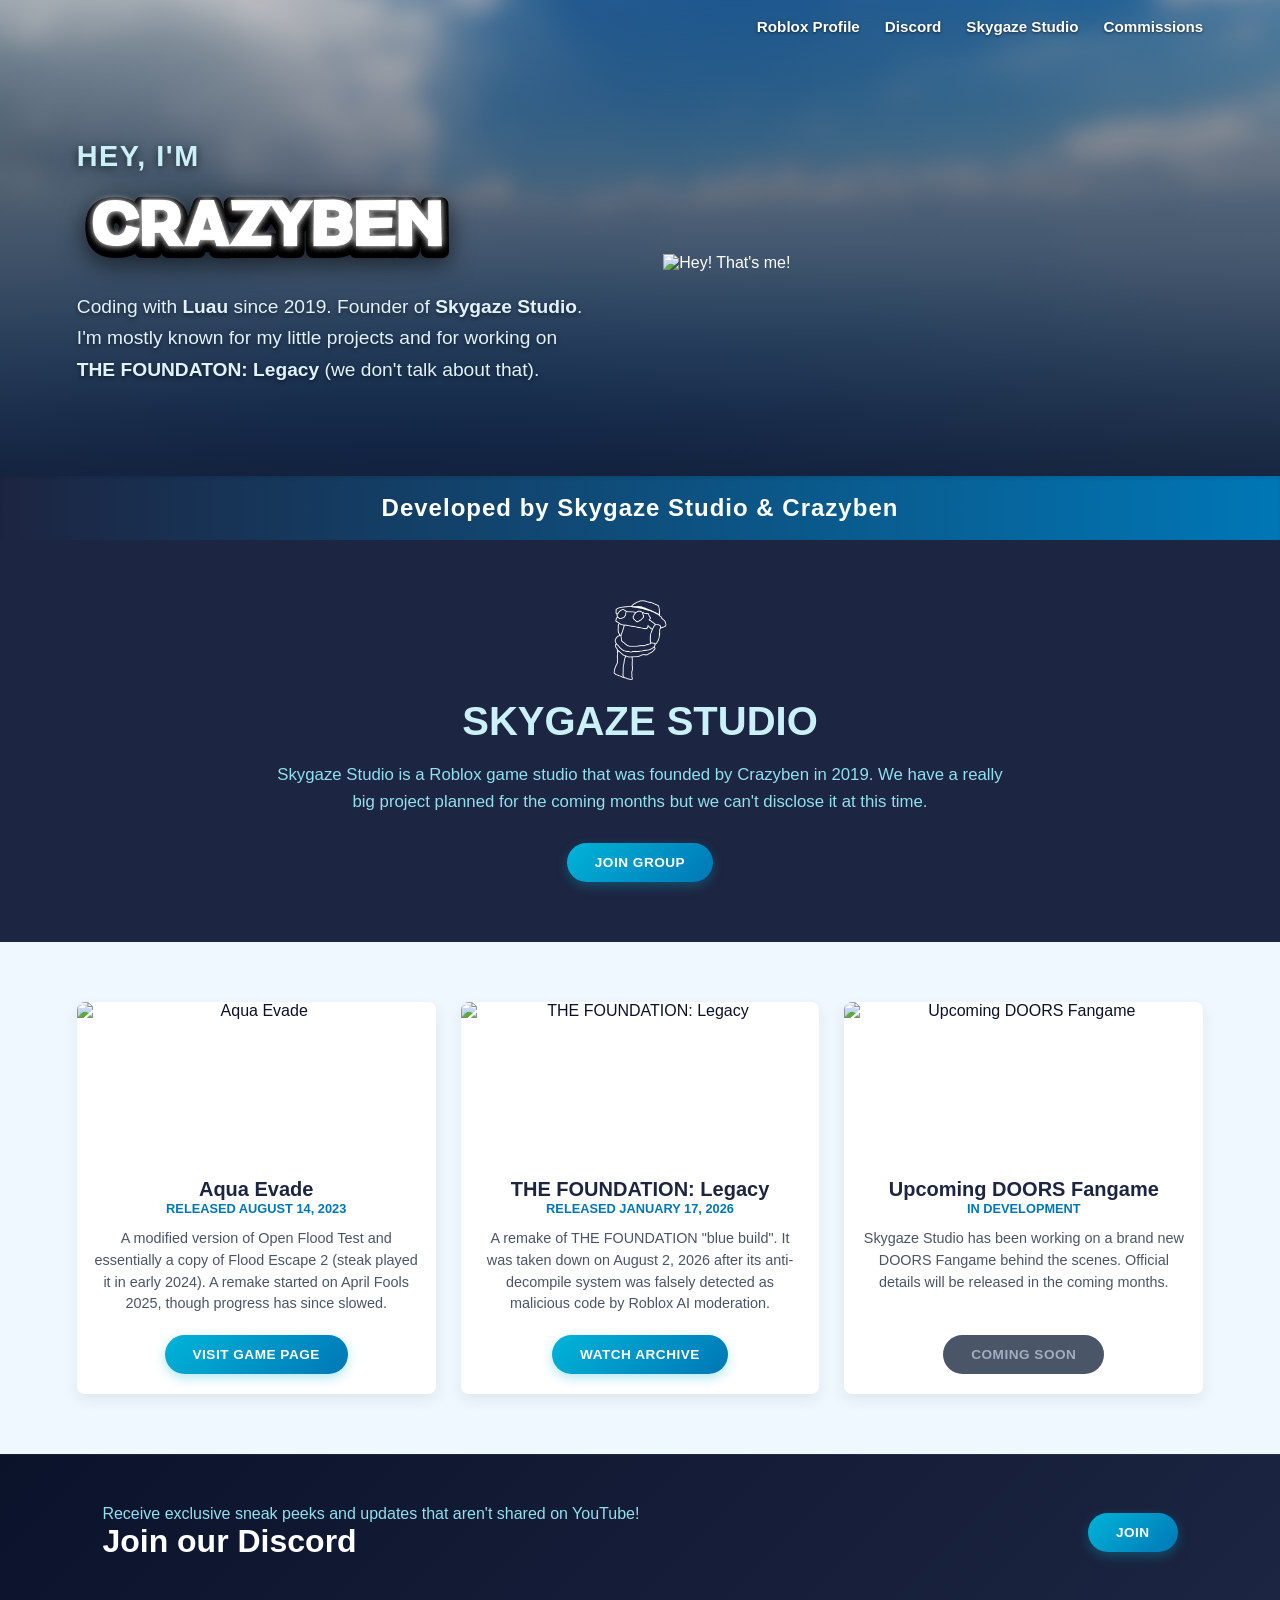
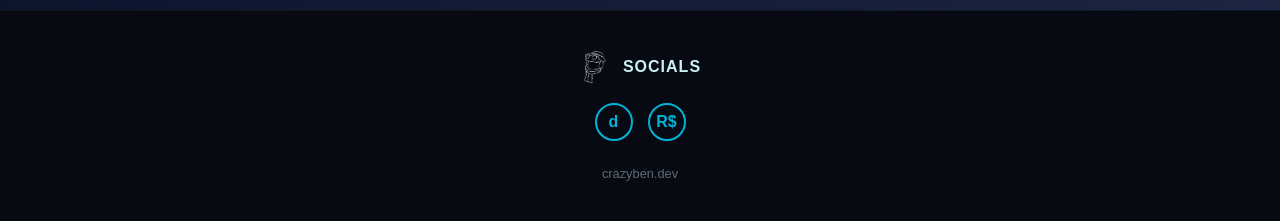
==== index.html @ 61da33ea "Update index.html" ====
<!DOCTYPE html>

<html lang="en">

<head>

  <meta charset="UTF-8" />

  <meta name="viewport" content="width=device-width, initial-scale=1.0" />

  <title>Crazyben</title>

  

  <link rel="icon" type="image/png" href="CSNew4.png" />



  <style>

    * {

      box-sizing: border-box;

      margin: 0;

      padding: 0;

      font-family: 'Segoe UI', Tahoma, Geneva, Verdana, sans-serif;

    }



    body {

      background-color: #0b132b;

      color: #ffffff;

    }



    a {

      color: inherit;

      text-decoration: none;

    }



    /* Header Navigation - Transparent at top */

    header {

      position: fixed;

      top: 0;

      left: 0;

      right: 0;

      z-index: 1000;

      background-color: transparent;

      backdrop-filter: blur(0px);

      display: flex;

      justify-content: flex-end;

      align-items: center;

      padding: 18px 6%;

      border-bottom: 1px solid rgba(255, 255, 255, 0);

      transition: background-color 0.3s ease, border-bottom 0.3s ease, backdrop-filter 0.3s ease, padding 0.3s ease;

    }



    /* Header class added when scrolled down */

    header.scrolled {

      background-color: rgba(11, 19, 43, 0.92);

      backdrop-filter: blur(8px);

      padding: 12px 6%;

      border-bottom: 1px solid rgba(255, 255, 255, 0.1);

    }



    nav ul {

      display: flex;

      list-style: none;

      gap: 25px;

    }



    nav a {

      font-size: 0.95rem;

      font-weight: 600;

      color: #ffffff;

      text-shadow: 0 1px 3px rgba(0,0,0,0.6);

      transition: color 0.2s;

    }



    nav a:hover {

      color: #00b4d8;

    }



    /* Hero Section using BlueSkies.png */

    .hero {

      position: relative;

      background: linear-gradient(180deg, rgba(11, 19, 43, 0.2) 0%, rgba(11, 19, 43, 0.85) 100%), 

                  url('BlueSkies.png') center/cover no-repeat;

      padding: 140px 6% 90px 6%;

      display: flex;

      align-items: center;

      justify-content: space-between;

      gap: 40px;

      flex-wrap: wrap;

    }



    .hero-text {

      flex: 1;

      min-width: 300px;

    }



    .hero-greeting {

      font-size: 1.8rem;

      font-weight: 700;

      color: #caf0f8;

      margin-bottom: 6px;

      text-transform: uppercase;

      letter-spacing: 1.5px;

      text-shadow: 0 2px 8px rgba(0, 0, 0, 0.6);

    }



    .hero-brand {

      display: flex;

      align-items: center;

      margin-bottom: 20px;

    }



    .hero-title-img {

      max-width: 380px;

      width: 100%;

      height: auto;

      filter: drop-shadow(0 6px 12px rgba(0, 0, 0, 0.6));

    }



    .hero-text p.bio {

      color: #e0f2fe;

      font-size: 1.2rem;

      line-height: 1.65;

      max-width: 520px;

      text-shadow: 0 2px 4px rgba(0, 0, 0, 0.5);

    }



    .hero-media {

      flex: 1;

      min-width: 300px;

      max-width: 540px;

      border-radius: 0;

      overflow: visible;

      border: none;

      box-shadow: none;

    }



    .hero-media img {

      width: 100%;

      display: block;

    }



    /* Sub-Header Banner */

    .sub-banner {

      background: linear-gradient(90deg, #1c2541 0%, #0077b6 100%);

      text-align: center;

      padding: 18px;

      font-size: 1.5rem;

      font-weight: 700;

      letter-spacing: 1px;

      color: #ffffff;

      box-shadow: inset 0 2px 4px rgba(0,0,0,0.1);

    }



    /* Featured Project Section */

    .featured {

      background-color: #1c2541;

      text-align: center;

      padding: 60px 8%;

    }



    .featured-logo {

      width: 80px;

      height: auto;

      margin-bottom: 15px;

    }



    .featured h2 {

      font-size: 2.5rem;

      margin-bottom: 18px;

      color: #caf0f8;

    }



    .featured p {

      max-width: 750px;

      margin: 0 auto 28px auto;

      line-height: 1.6;

      font-size: 1.05rem;

      color: #90e0ef;

    }



    .btn {

      display: inline-block;

      background: linear-gradient(135deg, #00b4d8 0%, #0077b6 100%);

      color: #ffffff;

      padding: 12px 28px;

      border-radius: 20px;

      font-weight: 700;

      text-transform: uppercase;

      font-size: 0.85rem;

      letter-spacing: 0.5px;

      transition: transform 0.2s, box-shadow 0.2s;

      box-shadow: 0 4px 12px rgba(0, 180, 216, 0.3);

    }



    .btn:hover {

      transform: translateY(-2px);

      box-shadow: 0 6px 16px rgba(0, 180, 216, 0.5);

    }



    .btn.disabled {

      background: #4a5568;

      color: #a0aec0;

      box-shadow: none;

      cursor: not-allowed;

      pointer-events: none;

    }



    /* Game Showcase Grid */

    .games-section {

      background-color: #f0f8ff;

      color: #0b132b;

      padding: 60px 6%;

    }



    .games-grid {

      display: grid;

      grid-template-columns: repeat(auto-fit, minmax(250px, 1fr));

      gap: 25px;

      max-width: 1200px;

      margin: 0 auto;

    }



    .game-card {

      background: #ffffff;

      border-radius: 8px;

      overflow: hidden;

      box-shadow: 0 6px 15px rgba(11, 19, 43, 0.08);

      display: flex;

      flex-direction: column;

      text-align: center;

      padding-bottom: 20px;

      transition: transform 0.2s;

    }



    .game-card:hover {

      transform: translateY(-4px);

    }



    .game-card img.preview {

      width: 100%;

      height: 160px;

      object-fit: cover;

    }



    .game-card h3 {

      margin-top: 16px;

      font-size: 1.25rem;

      color: #1c2541;

    }



    .game-card .date {

      font-size: 0.8rem;

      color: #0077b6;

      font-weight: 600;

      margin-bottom: 12px;

    }



    .game-card p {

      font-size: 0.9rem;

      color: #4a5568;

      padding: 0 16px;

      line-height: 1.5;

      flex-grow: 1;

      margin-bottom: 20px;

    }



    /* Community CTA Banner */

    .cta-banner {

      background: linear-gradient(135deg, #0b132b 0%, #1c2541 100%);

      padding: 50px 8%;

      display: flex;

      justify-content: space-between;

      align-items: center;

      flex-wrap: wrap;

      gap: 20px;

      border-top: 1px solid rgba(255, 255, 255, 0.05);

    }



    .cta-banner h2 {

      font-size: 2rem;

      color: #ffffff;

    }



    .cta-banner p {

      color: #90e0ef;

    }



    /* Social Footer */

    footer {

      background-color: #070a13;

      text-align: center;

      padding: 40px 20px;

      border-top: 1px solid rgba(255, 255, 255, 0.05);

    }



    .footer-brand {

      display: flex;

      align-items: center;

      justify-content: center;

      gap: 12px;

      margin-bottom: 20px;

    }



    .footer-icon {

      height: 32px;

      width: auto;

    }



    footer h3 {

      text-transform: uppercase;

      letter-spacing: 1px;

      color: #caf0f8;

      font-size: 1rem;

    }



    .social-links {

      display: flex;

      justify-content: center;

      gap: 15px;

      margin-bottom: 25px;

    }



    .social-icon {

      width: 38px;

      height: 38px;

      border: 2px solid #00b4d8;

      color: #00b4d8;

      border-radius: 50%;

      display: flex;

      align-items: center;

      justify-content: center;

      font-weight: bold;

      transition: all 0.2s;

    }



    .social-icon:hover {

      background-color: #00b4d8;

      color: #0b132b;

    }



    .copyright {

      font-size: 0.8rem;

      color: #5c6b73;

    }

  </style>

</head>

<body>



  <header id="mainHeader">

    <nav>

      <ul>

        <li><a href="https://www.roblox.com/users/946447734/profile" target="_blank">Roblox Profile</a></li>

        <li><a href="https://discord.gg/XgdCf2AfPU" target="_blank">Discord</a></li>

        <li><a href="https://www.roblox.com/communities/5077085" target="_blank">Skygaze Studio</a></li>

        <li><a href="#">Commissions</a></li>

      </ul>

    </nav>

  </header>



  <section class="hero">

    <div class="hero-text">

      <div class="hero-greeting">Hey, I'm</div>

      <div class="hero-brand">

        <img src="CrazybenLogo.png" alt="Crazyben Logo" class="hero-title-img">

      </div>

      <p class="bio">Coding with <strong>Luau</strong> since 2019. Founder of <strong>Skygaze Studio</strong>. I'm mostly known for my little projects and for working on <strong>THE FOUNDATON: Legacy</strong> (we don't talk about that).</p>

    </div>

    <div class="hero-media">

      <img src="https://cdn.discordapp.com/attachments/1508893295441477743/1543715982038794240/Me.png?ex=6a95e10a&is=6a948f8a&hm=0f620e5296a2a49967a9f9e611bae442337507c9c58a12597a9325ad37f495ab&?text=Me" alt="Hey! That's me!">

    </div>

  </section>



  <div class="sub-banner">

    Developed by Skygaze Studio & Crazyben

  </div>



  <section class="featured">

    <img src="CSNew4.png" alt="Skygaze Studio Logo" class="featured-logo">

    <h2>SKYGAZE STUDIO</h2>

    <p>

      Skygaze Studio is a Roblox game studio that was founded by Crazyben in 2019. We have a really big project planned for the coming months but we can't disclose it at this time.

    </p>

    <a href="https://www.roblox.com/communities/5077085" target="_blank" class="btn">Join Group</a>

  </section>



  <section class="games-section">

    <div class="games-grid">

      

      <div class="game-card">

        <img src="https://cdn.discordapp.com/attachments/1508893295441477743/1543727155957989557/HYPERSPACE_Thumbnail.png?ex=6a95eb73&is=6a9499f3&hm=49fec6d83c086f3f8837792b410462727365c633711a35d68ac724692a1368b9&?text=Aqua+Evade" alt="Aqua Evade" class="preview">

        <h3>Aqua Evade</h3>

        <div class="date">RELEASED AUGUST 14, 2023</div>

        <p>A modified version of Open Flood Test and essentially a copy of Flood Escape 2 (steak played it in early 2024). A remake started on April Fools 2025, though progress has since slowed.</p>

        <div><a href="https://www.roblox.com/games/13727360570/" target="_blank" class="btn">Visit Game Page</a></div>

      </div>



      <div class="game-card">

        <img src="https://cdn.discordapp.com/attachments/1508893295441477743/1543727156461436998/PreCountdownLogo.png?ex=6a95eb73&is=6a9499f3&hm=8be309b5ae68462b9820fc0168092a6ac2d59739c039463b7c6f610d4d341572&?text=THE+FOUNDATION:+Legacy" alt="THE FOUNDATION: Legacy" class="preview">

        <h3>THE FOUNDATION: Legacy</h3>

        <div class="date">RELEASED JANUARY 17, 2026</div>

        <p>A remake of THE FOUNDATION "blue build". It was taken down on August 2, 2026 after its anti-decompile system was falsely detected as malicious code by Roblox AI moderation.</p>

        <div><a href="https://www.youtube.com/playlist?list=PLPm5JIflKUyBTg4z7WZMjFai8M_0ZHg9K" target="_blank" class="btn">Watch Archive</a></div>

      </div>



      <div class="game-card">

        <img src="https://cdn.discordapp.com/attachments/1508893295441477743/1543726835060179055/image.png?ex=6a95eb26&is=6a9499a6&hm=7e21e4938584f05997dffc6e9661c824e57f41630952c3d6bb0076cdafbc4909&?text=Upcoming+DOORS+Fangame" alt="Upcoming DOORS Fangame" class="preview">

        <h3>Upcoming DOORS Fangame</h3>

        <div class="date">IN DEVELOPMENT</div>

        <p>Skygaze Studio has been working on a brand new DOORS Fangame behind the scenes. Official details will be released in the coming months.</p>

        <div><a href="#" class="btn disabled" tabindex="-1">Coming Soon</a></div>

      </div>



    </div>

  </section>



  <section class="cta-banner">

    <div>

      <p>Receive exclusive sneak peeks and updates that aren't shared on YouTube!</p>

      <h2>Join our Discord</h2>

    </div>

    <a href="https://discord.gg/XgdCf2AfPU" target="_blank" class="btn">Join</a>

  </section>



  <footer>

    <div class="footer-brand">

      <img src="CSNew4.png" alt="Footer Icon" class="footer-icon">

      <h3>Socials</h3>

    </div>

    <div class="social-links">

      <a href="https://discord.gg/XgdCf2AfPU" target="_blank" class="social-icon">d</a>

      <a href="https://www.roblox.com/communities/5077085" target="_blank" class="social-icon">R$</a>

    </div>

    <div class="copyright">

      crazyben.dev

    </div>

  </footer>



  <script>

    const header = document.getElementById('mainHeader');



    window.addEventListener('scroll', () => {

      if (window.scrollY > 50) {

        header.classList.add('scrolled');

      } else {

        header.classList.remove('scrolled');

      }

    });

  </script>



</body>

</html>
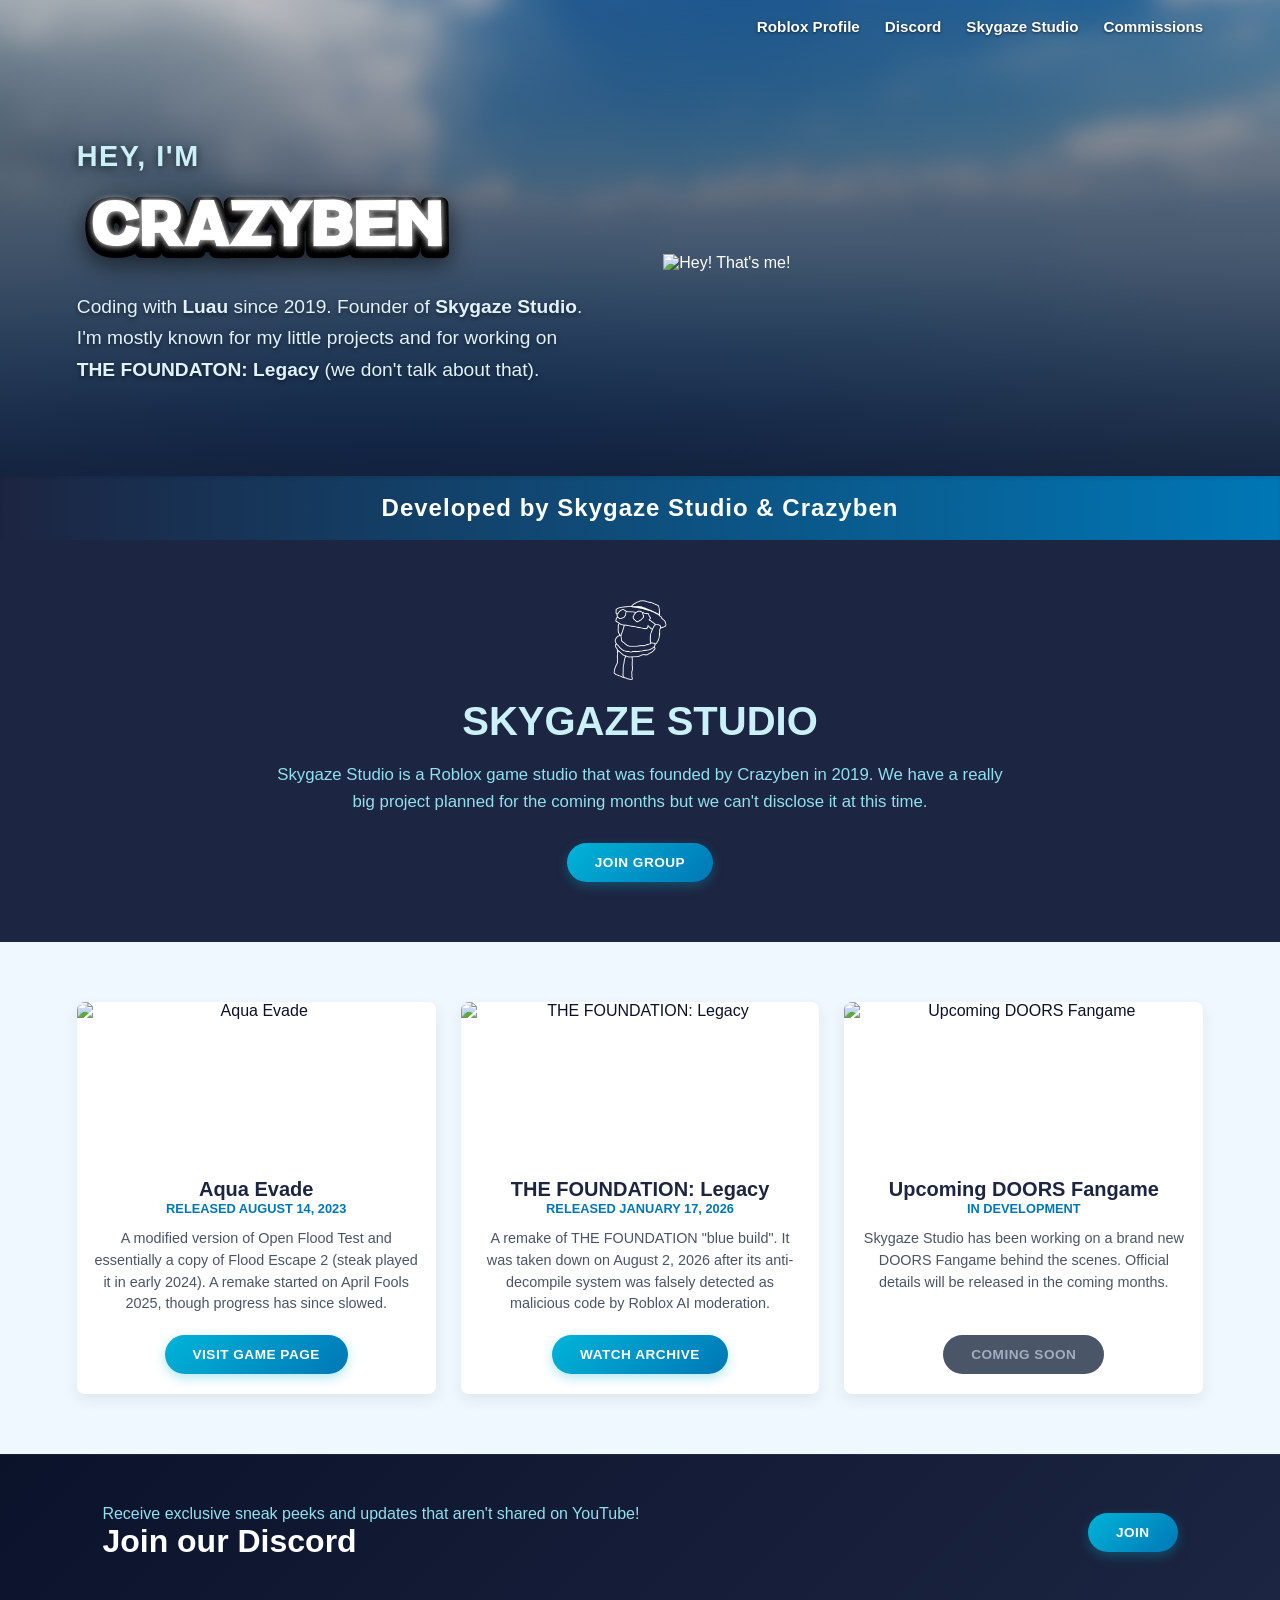
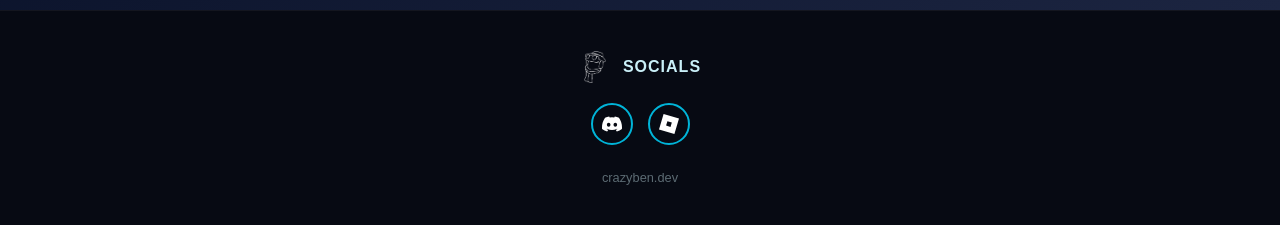
==== commit 35c8e17c: "Update index.html" ====
--- a/index.html
+++ b/index.html
@@ -1,888 +1,458 @@
 <!DOCTYPE html>
-
 <html lang="en">
-
 <head>
-
   <meta charset="UTF-8" />
-
   <meta name="viewport" content="width=device-width, initial-scale=1.0" />
-
   <title>Crazyben</title>
-
   
-
   <link rel="icon" type="image/png" href="CSNew4.png" />
 
-
-
   <style>
-
     * {
-
       box-sizing: border-box;
-
       margin: 0;
-
       padding: 0;
-
       font-family: 'Segoe UI', Tahoma, Geneva, Verdana, sans-serif;
-
-    }
-
-
+    }
 
     body {
-
       background-color: #0b132b;
-
       color: #ffffff;
-
-    }
-
-
+    }
 
     a {
-
       color: inherit;
-
       text-decoration: none;
-
-    }
-
-
+    }
 
     /* Header Navigation - Transparent at top */
-
     header {
-
       position: fixed;
-
       top: 0;
-
       left: 0;
-
       right: 0;
-
       z-index: 1000;
-
       background-color: transparent;
-
       backdrop-filter: blur(0px);
-
-      display: flex;
-
+      display: flex;
       justify-content: flex-end;
-
-      align-items: center;
-
+      align-items: center;
       padding: 18px 6%;
-
       border-bottom: 1px solid rgba(255, 255, 255, 0);
-
       transition: background-color 0.3s ease, border-bottom 0.3s ease, backdrop-filter 0.3s ease, padding 0.3s ease;
-
-    }
-
-
+    }
 
     /* Header class added when scrolled down */
-
     header.scrolled {
-
       background-color: rgba(11, 19, 43, 0.92);
-
       backdrop-filter: blur(8px);
-
       padding: 12px 6%;
-
       border-bottom: 1px solid rgba(255, 255, 255, 0.1);
-
-    }
-
-
+    }
 
     nav ul {
-
-      display: flex;
-
+      display: flex;
       list-style: none;
-
       gap: 25px;
-
-    }
-
-
+    }
 
     nav a {
-
       font-size: 0.95rem;
-
       font-weight: 600;
-
       color: #ffffff;
-
       text-shadow: 0 1px 3px rgba(0,0,0,0.6);
-
       transition: color 0.2s;
-
-    }
-
-
+    }
 
     nav a:hover {
-
       color: #00b4d8;
-
-    }
-
-
+    }
 
     /* Hero Section using BlueSkies.png */
-
     .hero {
-
       position: relative;
-
       background: linear-gradient(180deg, rgba(11, 19, 43, 0.2) 0%, rgba(11, 19, 43, 0.85) 100%), 
-
                   url('BlueSkies.png') center/cover no-repeat;
-
       padding: 140px 6% 90px 6%;
-
-      display: flex;
-
-      align-items: center;
-
+      display: flex;
+      align-items: center;
       justify-content: space-between;
-
       gap: 40px;
-
       flex-wrap: wrap;
-
-    }
-
-
+    }
 
     .hero-text {
-
       flex: 1;
-
       min-width: 300px;
-
-    }
-
-
+    }
 
     .hero-greeting {
-
       font-size: 1.8rem;
-
       font-weight: 700;
-
       color: #caf0f8;
-
       margin-bottom: 6px;
-
       text-transform: uppercase;
-
       letter-spacing: 1.5px;
-
       text-shadow: 0 2px 8px rgba(0, 0, 0, 0.6);
-
-    }
-
-
+    }
 
     .hero-brand {
-
-      display: flex;
-
-      align-items: center;
-
+      display: flex;
+      align-items: center;
       margin-bottom: 20px;
-
-    }
-
-
+    }
 
     .hero-title-img {
-
       max-width: 380px;
-
       width: 100%;
-
       height: auto;
-
       filter: drop-shadow(0 6px 12px rgba(0, 0, 0, 0.6));
-
-    }
-
-
+    }
 
     .hero-text p.bio {
-
       color: #e0f2fe;
-
       font-size: 1.2rem;
-
       line-height: 1.65;
-
       max-width: 520px;
-
       text-shadow: 0 2px 4px rgba(0, 0, 0, 0.5);
-
-    }
-
-
+    }
 
     .hero-media {
-
       flex: 1;
-
       min-width: 300px;
-
       max-width: 540px;
-
       border-radius: 0;
-
       overflow: visible;
-
       border: none;
-
       box-shadow: none;
-
-    }
-
-
+    }
 
     .hero-media img {
-
       width: 100%;
-
       display: block;
-
-    }
-
-
+    }
 
     /* Sub-Header Banner */
-
     .sub-banner {
-
       background: linear-gradient(90deg, #1c2541 0%, #0077b6 100%);
-
       text-align: center;
-
       padding: 18px;
-
       font-size: 1.5rem;
-
       font-weight: 700;
-
       letter-spacing: 1px;
-
       color: #ffffff;
-
       box-shadow: inset 0 2px 4px rgba(0,0,0,0.1);
-
-    }
-
-
+    }
 
     /* Featured Project Section */
-
     .featured {
-
       background-color: #1c2541;
-
       text-align: center;
-
       padding: 60px 8%;
-
-    }
-
-
+    }
 
     .featured-logo {
-
       width: 80px;
-
       height: auto;
-
       margin-bottom: 15px;
-
-    }
-
-
+    }
 
     .featured h2 {
-
       font-size: 2.5rem;
-
       margin-bottom: 18px;
-
       color: #caf0f8;
-
-    }
-
-
+    }
 
     .featured p {
-
       max-width: 750px;
-
       margin: 0 auto 28px auto;
-
       line-height: 1.6;
-
       font-size: 1.05rem;
-
       color: #90e0ef;
-
-    }
-
-
+    }
 
     .btn {
-
       display: inline-block;
-
       background: linear-gradient(135deg, #00b4d8 0%, #0077b6 100%);
-
       color: #ffffff;
-
       padding: 12px 28px;
-
       border-radius: 20px;
-
       font-weight: 700;
-
       text-transform: uppercase;
-
       font-size: 0.85rem;
-
       letter-spacing: 0.5px;
-
       transition: transform 0.2s, box-shadow 0.2s;
-
       box-shadow: 0 4px 12px rgba(0, 180, 216, 0.3);
-
-    }
-
-
+    }
 
     .btn:hover {
-
       transform: translateY(-2px);
-
       box-shadow: 0 6px 16px rgba(0, 180, 216, 0.5);
-
-    }
-
-
+    }
 
     .btn.disabled {
-
       background: #4a5568;
-
       color: #a0aec0;
-
       box-shadow: none;
-
       cursor: not-allowed;
-
       pointer-events: none;
-
-    }
-
-
+    }
 
     /* Game Showcase Grid */
-
     .games-section {
-
       background-color: #f0f8ff;
-
       color: #0b132b;
-
       padding: 60px 6%;
-
-    }
-
-
+    }
 
     .games-grid {
-
       display: grid;
-
       grid-template-columns: repeat(auto-fit, minmax(250px, 1fr));
-
       gap: 25px;
-
       max-width: 1200px;
-
       margin: 0 auto;
-
-    }
-
-
+    }
 
     .game-card {
-
       background: #ffffff;
-
       border-radius: 8px;
-
       overflow: hidden;
-
       box-shadow: 0 6px 15px rgba(11, 19, 43, 0.08);
-
-      display: flex;
-
+      display: flex;
       flex-direction: column;
-
       text-align: center;
-
       padding-bottom: 20px;
-
       transition: transform 0.2s;
-
-    }
-
-
+    }
 
     .game-card:hover {
-
       transform: translateY(-4px);
-
-    }
-
-
+    }
 
     .game-card img.preview {
-
       width: 100%;
-
       height: 160px;
-
       object-fit: cover;
-
-    }
-
-
+    }
 
     .game-card h3 {
-
       margin-top: 16px;
-
       font-size: 1.25rem;
-
       color: #1c2541;
-
-    }
-
-
+    }
 
     .game-card .date {
-
       font-size: 0.8rem;
-
       color: #0077b6;
-
       font-weight: 600;
-
       margin-bottom: 12px;
-
-    }
-
-
+    }
 
     .game-card p {
-
       font-size: 0.9rem;
-
       color: #4a5568;
-
       padding: 0 16px;
-
       line-height: 1.5;
-
       flex-grow: 1;
-
       margin-bottom: 20px;
-
-    }
-
-
+    }
 
     /* Community CTA Banner */
-
     .cta-banner {
-
       background: linear-gradient(135deg, #0b132b 0%, #1c2541 100%);
-
       padding: 50px 8%;
-
-      display: flex;
-
+      display: flex;
       justify-content: space-between;
-
-      align-items: center;
-
+      align-items: center;
       flex-wrap: wrap;
-
       gap: 20px;
-
       border-top: 1px solid rgba(255, 255, 255, 0.05);
-
-    }
-
-
+    }
 
     .cta-banner h2 {
-
       font-size: 2rem;
-
       color: #ffffff;
-
-    }
-
-
+    }
 
     .cta-banner p {
-
       color: #90e0ef;
-
-    }
-
-
+    }
 
     /* Social Footer */
-
     footer {
-
       background-color: #070a13;
-
       text-align: center;
-
       padding: 40px 20px;
-
       border-top: 1px solid rgba(255, 255, 255, 0.05);
-
-    }
-
-
+    }
 
     .footer-brand {
-
-      display: flex;
-
-      align-items: center;
-
+      display: flex;
+      align-items: center;
       justify-content: center;
-
       gap: 12px;
-
       margin-bottom: 20px;
-
-    }
-
-
+    }
 
     .footer-icon {
-
       height: 32px;
-
       width: auto;
-
-    }
-
-
+    }
 
     footer h3 {
-
       text-transform: uppercase;
-
       letter-spacing: 1px;
-
       color: #caf0f8;
-
       font-size: 1rem;
-
-    }
-
-
+    }
 
     .social-links {
-
-      display: flex;
-
+      display: flex;
       justify-content: center;
-
       gap: 15px;
-
       margin-bottom: 25px;
-
-    }
-
-
+    }
 
     .social-icon {
-
-      width: 38px;
-
-      height: 38px;
-
+      width: 42px;
+      height: 42px;
       border: 2px solid #00b4d8;
-
-      color: #00b4d8;
-
+      fill: #00b4d8;
       border-radius: 50%;
-
-      display: flex;
-
-      align-items: center;
-
+      display: flex;
+      align-items: center;
       justify-content: center;
-
-      font-weight: bold;
-
       transition: all 0.2s;
-
-    }
-
-
+    }
+
+    .social-icon svg {
+      width: 20px;
+      height: 20px;
+      fill: currentColor;
+    }
 
     .social-icon:hover {
-
       background-color: #00b4d8;
-
       color: #0b132b;
-
-    }
-
-
+      transform: translateY(-2px);
+    }
 
     .copyright {
-
       font-size: 0.8rem;
-
       color: #5c6b73;
-
-    }
-
+    }
   </style>
-
 </head>
-
 <body>
 
-
-
   <header id="mainHeader">
-
     <nav>
-
       <ul>
-
         <li><a href="https://www.roblox.com/users/946447734/profile" target="_blank">Roblox Profile</a></li>
-
         <li><a href="https://discord.gg/XgdCf2AfPU" target="_blank">Discord</a></li>
-
         <li><a href="https://www.roblox.com/communities/5077085" target="_blank">Skygaze Studio</a></li>
-
-        <li><a href="#">Commissions</a></li>
-
+        <li><a href="commissions.html">Commissions</a></li>
       </ul>
-
     </nav>
-
   </header>
 
-
-
   <section class="hero">
-
     <div class="hero-text">
-
       <div class="hero-greeting">Hey, I'm</div>
-
       <div class="hero-brand">
-
         <img src="CrazybenLogo.png" alt="Crazyben Logo" class="hero-title-img">
-
       </div>
-
       <p class="bio">Coding with <strong>Luau</strong> since 2019. Founder of <strong>Skygaze Studio</strong>. I'm mostly known for my little projects and for working on <strong>THE FOUNDATON: Legacy</strong> (we don't talk about that).</p>
-
-    </div>
-
+    </div>
     <div class="hero-media">
-
       <img src="https://cdn.discordapp.com/attachments/1508893295441477743/1543715982038794240/Me.png?ex=6a95e10a&is=6a948f8a&hm=0f620e5296a2a49967a9f9e611bae442337507c9c58a12597a9325ad37f495ab&?text=Me" alt="Hey! That's me!">
-
-    </div>
-
+    </div>
   </section>
 
-
-
   <div class="sub-banner">
-
     Developed by Skygaze Studio & Crazyben
-
   </div>
 
-
-
   <section class="featured">
-
     <img src="CSNew4.png" alt="Skygaze Studio Logo" class="featured-logo">
-
     <h2>SKYGAZE STUDIO</h2>
-
     <p>
-
       Skygaze Studio is a Roblox game studio that was founded by Crazyben in 2019. We have a really big project planned for the coming months but we can't disclose it at this time.
-
     </p>
-
     <a href="https://www.roblox.com/communities/5077085" target="_blank" class="btn">Join Group</a>
-
   </section>
 
-
-
   <section class="games-section">
-
     <div class="games-grid">
-
       
-
       <div class="game-card">
-
         <img src="https://cdn.discordapp.com/attachments/1508893295441477743/1543727155957989557/HYPERSPACE_Thumbnail.png?ex=6a95eb73&is=6a9499f3&hm=49fec6d83c086f3f8837792b410462727365c633711a35d68ac724692a1368b9&?text=Aqua+Evade" alt="Aqua Evade" class="preview">
-
         <h3>Aqua Evade</h3>
-
         <div class="date">RELEASED AUGUST 14, 2023</div>
-
         <p>A modified version of Open Flood Test and essentially a copy of Flood Escape 2 (steak played it in early 2024). A remake started on April Fools 2025, though progress has since slowed.</p>
-
         <div><a href="https://www.roblox.com/games/13727360570/" target="_blank" class="btn">Visit Game Page</a></div>
-
       </div>
 
-
-
       <div class="game-card">
-
         <img src="https://cdn.discordapp.com/attachments/1508893295441477743/1543727156461436998/PreCountdownLogo.png?ex=6a95eb73&is=6a9499f3&hm=8be309b5ae68462b9820fc0168092a6ac2d59739c039463b7c6f610d4d341572&?text=THE+FOUNDATION:+Legacy" alt="THE FOUNDATION: Legacy" class="preview">
-
         <h3>THE FOUNDATION: Legacy</h3>
-
         <div class="date">RELEASED JANUARY 17, 2026</div>
-
         <p>A remake of THE FOUNDATION "blue build". It was taken down on August 2, 2026 after its anti-decompile system was falsely detected as malicious code by Roblox AI moderation.</p>
-
         <div><a href="https://www.youtube.com/playlist?list=PLPm5JIflKUyBTg4z7WZMjFai8M_0ZHg9K" target="_blank" class="btn">Watch Archive</a></div>
-
       </div>
 
-
-
       <div class="game-card">
-
         <img src="https://cdn.discordapp.com/attachments/1508893295441477743/1543726835060179055/image.png?ex=6a95eb26&is=6a9499a6&hm=7e21e4938584f05997dffc6e9661c824e57f41630952c3d6bb0076cdafbc4909&?text=Upcoming+DOORS+Fangame" alt="Upcoming DOORS Fangame" class="preview">
-
         <h3>Upcoming DOORS Fangame</h3>
-
         <div class="date">IN DEVELOPMENT</div>
-
         <p>Skygaze Studio has been working on a brand new DOORS Fangame behind the scenes. Official details will be released in the coming months.</p>
-
         <div><a href="#" class="btn disabled" tabindex="-1">Coming Soon</a></div>
-
       </div>
 
-
-
-    </div>
-
+    </div>
   </section>
 
-
-
   <section class="cta-banner">
-
     <div>
-
       <p>Receive exclusive sneak peeks and updates that aren't shared on YouTube!</p>
-
       <h2>Join our Discord</h2>
-
-    </div>
-
+    </div>
     <a href="https://discord.gg/XgdCf2AfPU" target="_blank" class="btn">Join</a>
-
   </section>
 
-
-
   <footer>
-
     <div class="footer-brand">
-
       <img src="CSNew4.png" alt="Footer Icon" class="footer-icon">
-
       <h3>Socials</h3>
-
-    </div>
-
+    </div>
     <div class="social-links">
-
-      <a href="https://discord.gg/XgdCf2AfPU" target="_blank" class="social-icon">d</a>
-
-      <a href="https://www.roblox.com/communities/5077085" target="_blank" class="social-icon">R$</a>
-
-    </div>
-
+      <a href="https://discord.gg/XgdCf2AfPU" target="_blank" class="social-icon" aria-label="Discord">
+        <svg viewBox="0 0 127.14 96.36">
+          <path d="M107.7,8.07A105.15,105.15,0,0,0,81.47,0a72.06,72.06,0,0,0-3.36,6.83A97.68,97.68,0,0,0,49,6.83,72.37,72.37,0,0,0,45.64,0,105.89,105.89,0,0,0,19.39,8.09C2.79,32.65-1.71,56.6.54,80.21A105.73,105.73,0,0,0,32.71,96.36,77.7,77.7,0,0,0,39.6,85.25a68.42,68.42,0,0,1-10.85-5.18c.91-.66,1.8-1.34,2.66-2a75.57,75.57,0,0,0,64.32,0c.87.71,1.76,1.39,2.66,2a68.68,68.68,0,0,1-10.87,5.19,77,77,0,0,0,6.89,11.1,105.25,105.25,0,0,0,32.19-16.14c2.64-27.38-4.51-51.11-18.92-72.15ZM42.45,65.69C36.18,65.69,31,60,31,53s5-12.74,11.43-12.74S54,45.92,53.88,53,48.79,65.69,42.45,65.69Zm42.24,0C78.41,65.69,73.25,60,73.25,53s5-12.74,11.44-12.74S96.23,45.92,96.12,53,91.08,65.69,84.69,65.69Z"/>
+        </svg>
+      </a>
+      <a href="https://www.roblox.com/communities/5077085" target="_blank" class="social-icon" aria-label="Roblox">
+        <svg viewBox="0 0 24 24">
+          <path d="M18.5 24L0 18.5 5.5 0l18.5 5.5L18.5 24zM10.1 8.6l-1.6 5.3 5.3 1.6 1.6-5.3-5.3-1.6z"/>
+        </svg>
+      </a>
+    </div>
     <div class="copyright">
-
       crazyben.dev
-
-    </div>
-
+    </div>
   </footer>
 
-
-
   <script>
-
     const header = document.getElementById('mainHeader');
 
-
-
     window.addEventListener('scroll', () => {
-
       if (window.scrollY > 50) {
-
         header.classList.add('scrolled');
-
       } else {
-
         header.classList.remove('scrolled');
-
       }
-
     });
-
   </script>
 
-
-
 </body>
-
-</html> 
-
+</html>
